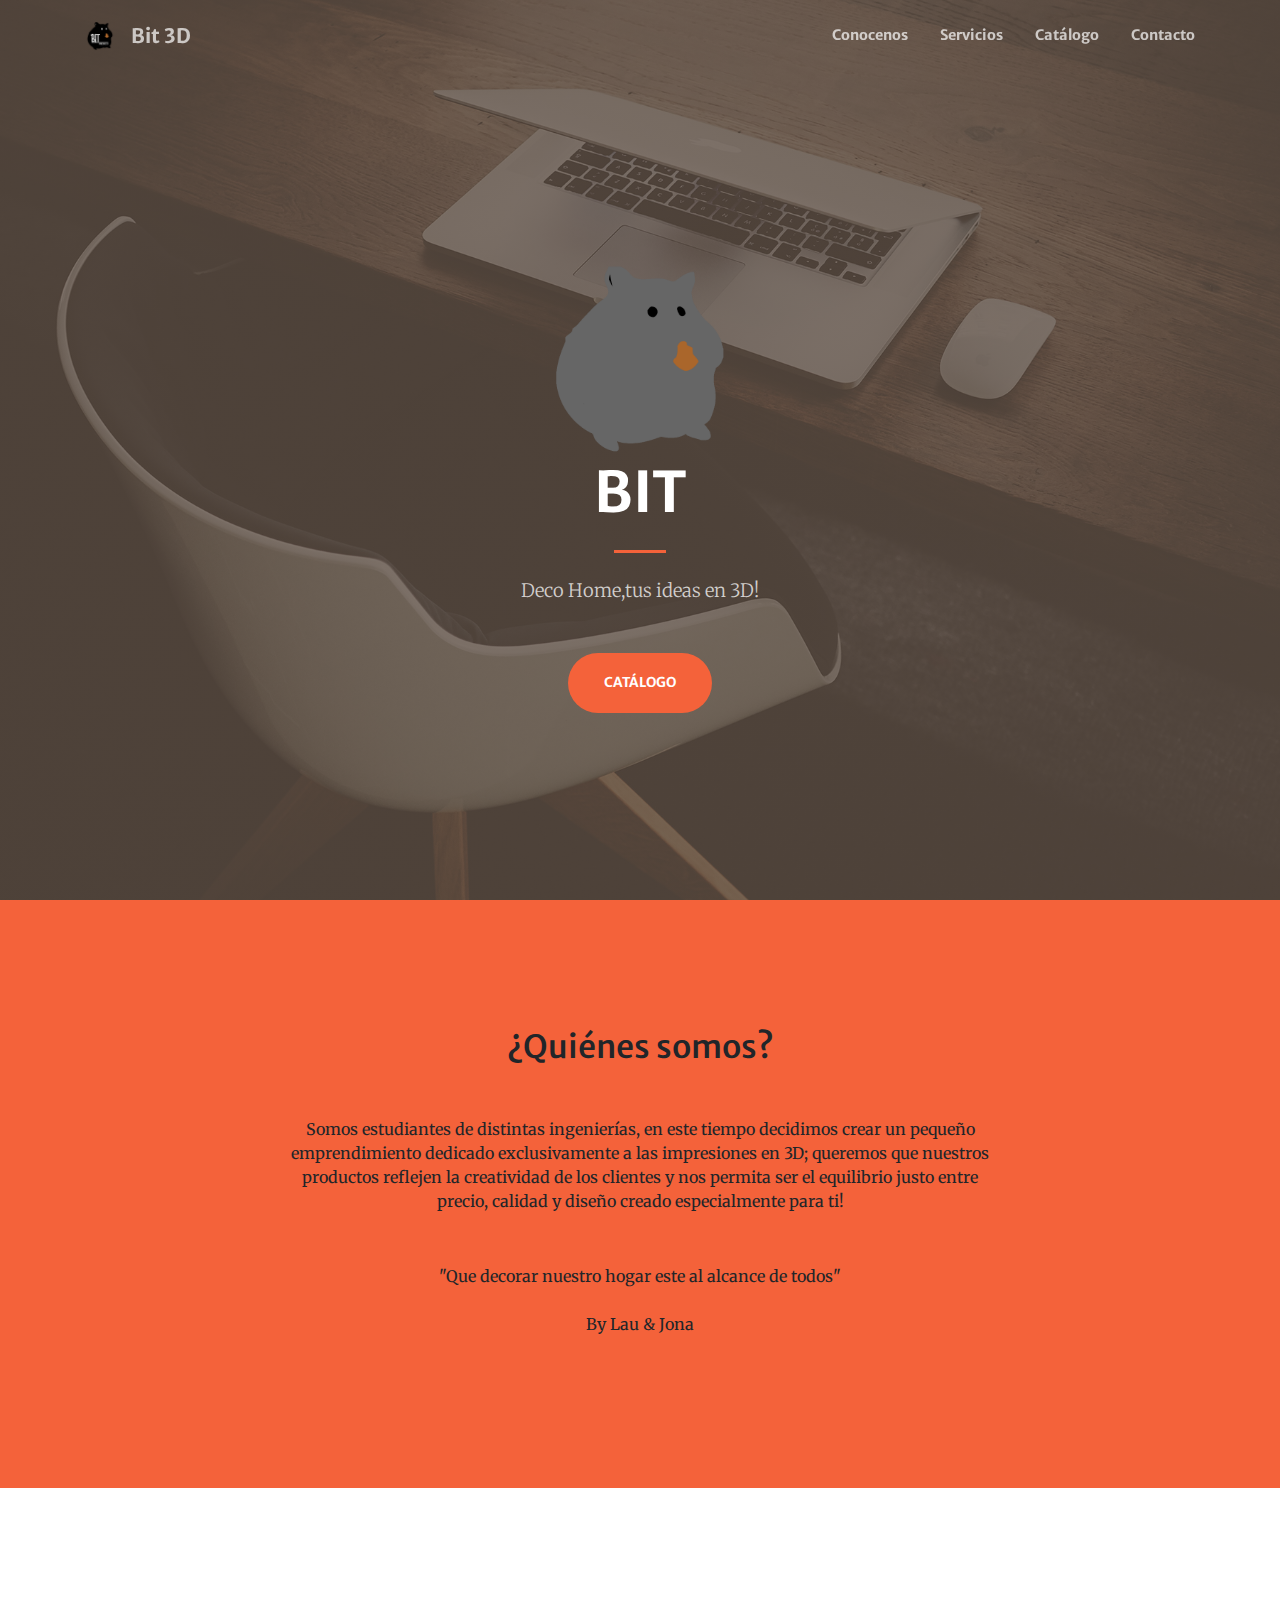
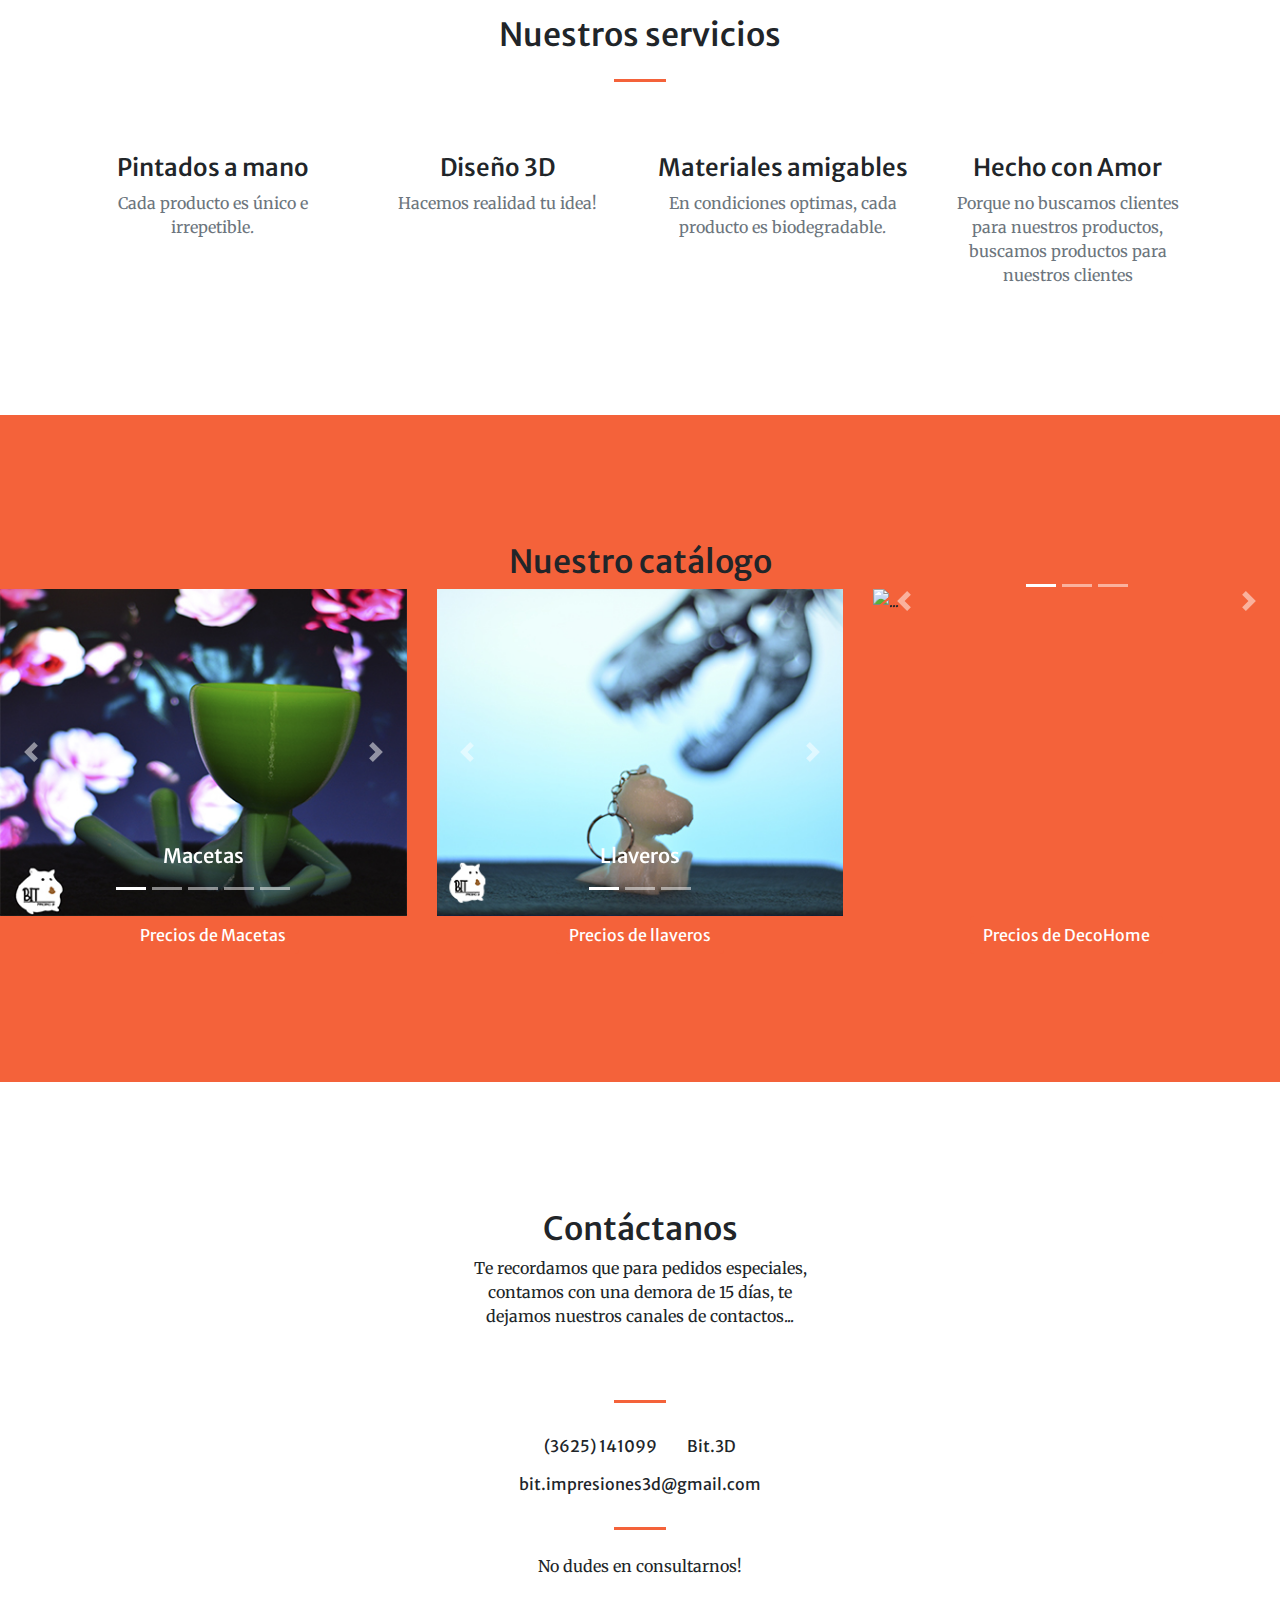
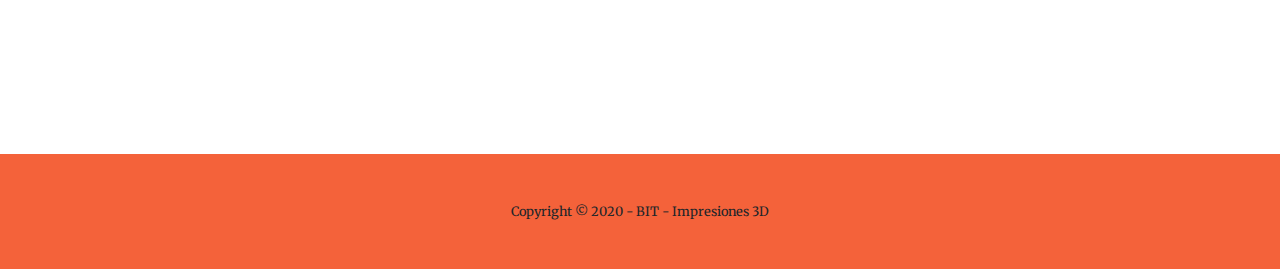
==== index.html @ cfe8b4f7 "v0.1" ====
<!DOCTYPE html>
<html lang="es">
<head>
    <meta charset="utf-8" />
    <meta name="viewport" content="width=device-width, initial-scale=1, shrink-to-fit=no" />
    <meta name="Impresiones 3D, diseños, decoraciones, souvenirs" content="" />
    <meta name="JARD" content="" />
    <title>BIT - Impresiones 3D</title>
    <!-- Favicon-->
    <link rel="icon" type="image/x-icon" href="assets/img/bit.ico" />
    <!-- Font Awesome icons (free version)-->
    <script src="https://use.fontawesome.com/releases/v5.13.0/js/all.js" crossorigin="anonymous"></script>
    <!-- Google fonts-->
    <link href="https://fonts.googleapis.com/css?family=Merriweather+Sans:400,700" rel="stylesheet" />
    <link href="https://fonts.googleapis.com/css?family=Merriweather:400,300,300italic,400italic,700,700italic" rel="stylesheet" type="text/css" />
    <!-- Third party plugin CSS-->
    <link href="https://cdnjs.cloudflare.com/ajax/libs/magnific-popup.js/1.1.0/magnific-popup.min.css" rel="stylesheet" />
    <!-- Core theme CSS (includes Bootstrap)-->
    <link href="css/styles.css" rel="stylesheet" />
</head>
<body id="page-top">
    <!-- Navigation-->
    <nav class="navbar navbar-expand-lg navbar-light fixed-top py-3" id="mainNav">
        <div class="container">
              <a class="navbar-brand" href="#">
    <img src="assets/img/bit.ico" width="30" height="30" class="d-inline-block align-top" alt="" loading="lazy">
  </a>
            <a class="navbar-brand js-scroll-trigger" href="#page-top">Bit 3D</a>
            <button class="navbar-toggler navbar-toggler-right" type="button" data-toggle="collapse" data-target="#navbarResponsive" aria-controls="navbarResponsive" aria-expanded="false" aria-label="Toggle navigation"><span class="navbar-toggler-icon"></span></button>
            <div class="collapse navbar-collapse" id="navbarResponsive">
                <ul class="navbar-nav ml-auto my-2 my-lg-0">
                    <li class="nav-item"><a class="nav-link js-scroll-trigger" href="#about">Conocenos</a></li>
                    <li class="nav-item"><a class="nav-link js-scroll-trigger" href="#services">Servicios</a></li>
                    <li class="nav-item"><a class="nav-link js-scroll-trigger" href="#catalogo">Catálogo</a></li>
                    <li class="nav-item"><a class="nav-link js-scroll-trigger" href="#contact">Contacto</a></li>
                </ul>
            </div>
        </div>
    </nav>
    <!-- Masthead-->
    <header class="masthead">
        <div class="container h-100">
            <div class="row h-100 align-items-center justify-content-center text-center">
                <div class="col-lg-10 align-self-end">
                    <img src="assets/img/bitgris.png" alt="" class="rounded mx-auto d-block" width="200" height="200">
                    <h1 class="text-uppercase text-white font-weight-bold">BIT</h1>
                    <hr class="divider my-4" />
                </div>
                <div class="col-lg-8 align-self-baseline">
                    <p class="text-white-75 font-weight-light mb-5">Deco Home,tus ideas en 3D!</p>
                    <a class="btn btn-primary btn-xl js-scroll-trigger" href="#catalogo">Catálogo</a>
                </div>
            </div>
        </div>
    </header>
    <!-- About-->
    <section class="page-section bg-primary" id="about">
        <div class="container">
            <div class="row justify-content-center">
                <div class="col-lg-8 text-center">
                    <h2 class="text mt-0">¿Quiénes somos?</h2>
                    <hr class="divider black my-4" />
                    <p class="text mb-4">Somos estudiantes de distintas ingenierías, en este tiempo decidimos crear un pequeño emprendimiento dedicado exclusivamente a las impresiones en 3D; queremos que nuestros productos reflejen la creatividad de los clientes y nos permita ser el equilibrio justo entre precio, calidad y diseño creado especialmente para ti!</p>
                    <hr class="divider black my-4" />
                    <p class="text mb-4">"Que decorar nuestro hogar este al alcance de todos"</p>
                    <p class="text-black-40 mb-4">By Lau & Jona</p>
                </div>
            </div>
        </div>
    </section>
    <!-- Services-->
    <section class="page-section" id="services">
        <div class="container">
            <h2 class="text-center mt-0">Nuestros servicios</h2>
            <hr class="divider my-4" />
            <div class="row">
                <div class="col-lg-3 col-md-6 text-center">
                    <div class="mt-5">
                        <i class="fas fa-4x fa-brush text-primary mb-4"></i>
                        <h3 class="h4 mb-2">Pintados a mano</h3>
                        <p class="text-muted mb-0">Cada producto es único e irrepetible.</p>
                    </div>
                </div>
                <div class="col-lg-3 col-md-6 text-center">
                    <div class="mt-5">
                        <i class="fas fa-4x fa-laptop-code text-primary mb-4"></i>
                        <h3 class="h4 mb-2">Diseño 3D</h3>
                        <p class="text-muted mb-0">Hacemos realidad tu idea!</p>
                    </div>
                </div>
                <div class="col-lg-3 col-md-6 text-center">
                    <div class="mt-5">
                        <i class="fas fa-4x fa-globe text-primary mb-4"></i>
                        <h3 class="h4 mb-2">Materiales amigables</h3>
                        <p class="text-muted mb-0">En condiciones optimas, cada producto es biodegradable.</p>
                    </div>
                </div>
                <div class="col-lg-3 col-md-6 text-center">
                    <div class="mt-5">
                        <i class="fas fa-4x fa-heart text-primary mb-4"></i>
                        <h3 class="h4 mb-2">Hecho con Amor</h3>
                        <p class="text-muted mb-0">Porque no buscamos clientes para nuestros productos, buscamos productos para nuestros clientes</p>
                    </div>
                </div>
            </div>
        </div>
    </section>
    <!-- Portfolio-->
    <div class="page-section bg-primary" id="catalogo">
        <div class="row justify-content-center">
            <h2 class="mt-0">Nuestro catálogo</h2>
        </div>
        <div class="container-fluid p-0">
            <div class="row justify-content-center">
               <div class="col-lg-4">
                <!-- 1 Categoria-->
                <div id="carouselExampleCaptions" class="carousel slide" data-ride="carousel" width="400" height="250">
                    <ol class="carousel-indicators">
                      <li data-target="#carouselExampleCaptions" data-slide-to="0" class="active"></li>
                      <li data-target="#carouselExampleCaptions" data-slide-to="1"></li>
                      <li data-target="#carouselExampleCaptions" data-slide-to="2"></li>
                       <li data-target="#carouselExampleCaptions" data-slide-to="3"></li>
                       <li data-target="#carouselExampleCaptions" data-slide-to="4"></li>
                  </ol>
                  <div class="carousel-inner">
                      <div class="carousel-item active">
                        <img src="assets/img/portfolio/macetas/1.jpg" class="d-block w-100" alt="...">
                        <div class="carousel-caption d-none d-md-block">
                          <h5>Macetas</h5>
                      </div>
                  </div>
                  <div class="carousel-item">
                    <img src="assets/img/portfolio/macetas/2.jpg" class="d-block w-100" alt="...">
                    <div class="carousel-caption d-none d-md-block">
                      <h5>Macetas</h5>
                  </div>
              </div>
              <div class="carousel-item">
                <img src="assets/img/portfolio/macetas/3.jpg" class="d-block w-100" alt="...">
                <div class="carousel-caption d-none d-md-block">
                    <h5>Macetas</h5>
                </div>
            </div>
                 <div class="carousel-item">
                <img src="assets/img/portfolio/macetas/5.jpg" class="d-block w-100" alt="...">
                <div class="carousel-caption d-none d-md-block">
                    <h5>Macetas</h5>
                </div>
            </div>
                <div class="carousel-item">
                <img src="assets/img/portfolio/macetas/8.jpg" class="d-block w-100" alt="...">
                <div class="carousel-caption d-none d-md-block">
                    <h5>Macetas</h5>
                </div>
            </div>
        </div>
        <a class="carousel-control-prev" href="#carouselExampleCaptions" role="button" data-slide="prev">
          <span class="carousel-control-prev-icon" aria-hidden="true"></span>
          <span class="sr-only">Anterior</span>
      </a>
      <a class="carousel-control-next" href="#carouselExampleCaptions" role="button" data-slide="next">
          <span class="carousel-control-next-icon" aria-hidden="true"></span>
          <span class="sr-only">Siguiente</span>
      </a>
  </div>
  <!-- Fin 1 Categoria-->
</div>
<div class="col-lg-4">
    <!-- 2 Categoria-->
    <div id="carouselExampleCaptions1" class="carousel slide" data-ride="carousel" width="400" height="250">
        <ol class="carousel-indicators">
          <li data-target="#carouselExampleCaptions1" data-slide-to="0" class="active"></li>
          <li data-target="#carouselExampleCaptions1" data-slide-to="1"></li>
          <li data-target="#carouselExampleCaptions1" data-slide-to="2"></li>
      </ol>
      <div class="carousel-inner">
          <div class="carousel-item active">
            <img src="assets/img/portfolio/llaveros/1.jpg" class="d-block w-100" alt="...">
            <div class="carousel-caption d-none d-md-block">
              <h5>Llaveros</h5>
          </div>
      </div>
      <div class="carousel-item">
        <img src="assets/img/portfolio/llaveros/2.jpg" class="d-block w-100" alt="...">
        <div class="carousel-caption d-none d-md-block">
          <h5>Llaveros</h5>
      </div>
  </div>
  <div class="carousel-item">
    <img src="assets/img/portfolio/llaveros/3.jpg" class="d-block w-100" alt="...">
    <div class="carousel-caption d-none d-md-block">
    </div>
</div>
</div>
<a class="carousel-control-prev" href="#carouselExampleCaptions1" role="button" data-slide="prev">
  <span class="carousel-control-prev-icon" aria-hidden="true"></span>
  <span class="sr-only">Anterior</span>
</a>
<a class="carousel-control-next" href="#carouselExampleCaptions1" role="button" data-slide="next">
  <span class="carousel-control-next-icon" aria-hidden="true"></span>
  <span class="sr-only">Siguiente</span>
</a>
</div>
<!-- Fin 2 Categoria-->
</div>
<div class="col-lg-4">
    <!-- 3 Categoria-->
    <div id="carouselExampleCaptions2" class="carousel slide" data-ride="carousel" width="400" height="250">
        <ol class="carousel-indicators">
          <li data-target="#carouselExampleCaptions2" data-slide-to="0" class="active"></li>
          <li data-target="#carouselExampleCaptions2" data-slide-to="1"></li>
          <li data-target="#carouselExampleCaptions2" data-slide-to="2"></li>
      </ol>
      <div class="carousel-inner">
          <div class="carousel-item active">
            <img src="assets/img/portfolio/HomeDeco/1.jpg" class="d-block w-100" alt="...">
            <div class="carousel-caption d-none d-md-block">
              <h5>HomeDeco</h5>
          </div>
      </div>
      <div class="carousel-item">
        <img src="assets/img/portfolio/HomeDeco/2.jpg" class="d-block w-100" alt="...">
        <div class="carousel-caption d-none d-md-block">
          <h5>HomeDeco</h5>
      </div>
  </div>
  <div class="carousel-item">
    <img src="assets/img/portfolio/HomeDeco/3.jpg" class="d-block w-100" alt="...">
    <div class="carousel-caption d-none d-md-block">
        <h5>HomeDeco</h5>
    </div>
</div>
</div>
<a class="carousel-control-prev" href="#carouselExampleCaptions2" role="button" data-slide="prev">
  <span class="carousel-control-prev-icon" aria-hidden="true"></span>
  <span class="sr-only">Anterior</span>
</a>
<a class="carousel-control-next" href="#carouselExampleCaptions2" role="button" data-slide="next">
  <span class="carousel-control-next-icon" aria-hidden="true"></span>
  <span class="sr-only">Siguiente</span>
</a>
</div>
<!-- Fin 3 Categoria-->
</div>
</div>
<div class="row no-gutters">
    <div class="col-lg-4 text-center">
      <!-- Button del modal -->
      <button type="button" class="btn btn-primary" data-toggle="modal" data-target="#Modal">
          Precios de Macetas
      </button>

      <!-- Modal -->
      <div class="modal fade" id="Modal" tabindex="-1" aria-labelledby="exampleModalLabel" aria-hidden="true">
          <div class="modal-dialog">
            <div class="modal-content">
              <div class="modal-header">
                <h5 class="modal-title" id="exampleModalLabel">Precios Maceta</h5>
                <button type="button" class="close" data-dismiss="modal" aria-label="Close">
                  <span aria-hidden="true">&times;</span>
              </button>
          </div>
          <div class="modal-body">
            ...
        </div>
        <div class="modal-footer">
            <button type="button" class="btn btn-secondary" data-dismiss="modal">Cerrar</button>
        </div>
    </div>
</div>
</div>
<!-- Fin Modal -->
</div>
<div class="col-lg-4 text-center">
    <!-- Button 2 del modal -->
    <button type="button" class="btn btn-primary" data-toggle="modal" data-target="#Modal1">
       Precios de llaveros
   </button>

   <!-- Modal -->
   <div class="modal fade" id="Modal1" tabindex="-1" aria-labelledby="exampleModalLabel1" aria-hidden="true">
      <div class="modal-dialog">
        <div class="modal-content">
          <div class="modal-header">
            <h5 class="modal-title" id="exampleModalLabel1">Precios de llaveros</h5>
            <button type="button" class="close" data-dismiss="modal" aria-label="Close">
              <span aria-hidden="true">&times;</span>
          </button>
      </div>
      <div class="modal-body">
        ...
    </div>
    <div class="modal-footer">
        <button type="button" class="btn btn-secondary" data-dismiss="modal">Cerrar</button>
    </div>
</div>
</div>
</div>
<!-- Fin Modal -->
</div>
<div class="col-lg-4 text-center">
  <!-- Button 3 del modal -->
  <button type="button" class="btn btn-primary" data-toggle="modal" data-target="#Modal2">
      Precios de DecoHome
  </button>

  <!-- Modal -->
  <div class="modal fade" id="Modal2" tabindex="-1" aria-labelledby="exampleModalLabel2" aria-hidden="true">
      <div class="modal-dialog">
        <div class="modal-content">
          <div class="modal-header">
            <h5 class="modal-title" id="exampleModalLabel2">Precios DecoHome</h5>
            <button type="button" class="close" data-dismiss="modal" aria-label="Close">
              <span aria-hidden="true">&times;</span>
          </button>
      </div>
      <div class="modal-body">
        ...
    </div>
    <div class="modal-footer">
        <button type="button" class="btn btn-secondary" data-dismiss="modal">Cerrar</button>
    </div>
</div>
</div>
</div>
<!-- Fin Modal -->
</div>
</div>
</div>
</div>


<!-- Contact-->
<section class="page-section" id="contact">
    <div class="container">
        <div class="row justify-content-center">
            <div class="col-lg-4 text-center">
                <h2 class="">Contáctanos</h2>
                <p class=" mb-5">Te recordamos que para pedidos especiales, contamos con una demora de 15 días, te dejamos nuestros canales de contactos...</p>            </div>
        </div>
        <hr class="divider my-4" />
        <div class="row justify-content-center">
        <div class="col-lg-4 text-center">
                <!--WhatsApp-->
                <a  href="https://wa.me/message/6ZN4KMHO4PJME1" class="btn-floating btn btn-whatsapp" type="button" role="button"><i class="fab fa-whatsapp"></i>(3625) 141099</a>
                <!--Instagram-->
                <a href="https://instagram.com/bit.3d" class="btn-floating btn btn-ins" type="button" role="button"><i class="fab fa-instagram"></i>Bit.3D</a>
                <!--Email-->
                <a href="mailto:bit.impresiones3d@gmail.com" class="btn-floating btn btn-email" type="button" role="button"><i class="fas fa-envelope"></i>bit.impresiones3d@gmail.com</a>
                <hr class="divider my-4" />
             <p class=" mb-5">No dudes en consultarnos!</p>

        </div>
        </div>
    </div>
</section>
<!-- Footer-->
<footer class="page-section bg-primary py-5">
    <div class="container"><div class="small text-center ">Copyright © 2020 - BIT - Impresiones 3D</div></div>
</footer>
<!-- Bootstrap core JS-->
<script src="https://cdnjs.cloudflare.com/ajax/libs/jquery/3.5.1/jquery.min.js"></script>
<script src="https://stackpath.bootstrapcdn.com/bootstrap/4.5.0/js/bootstrap.bundle.min.js"></script>
<!-- Third party plugin JS-->
<script src="https://cdnjs.cloudflare.com/ajax/libs/jquery-easing/1.4.1/jquery.easing.min.js"></script>
<script src="https://cdnjs.cloudflare.com/ajax/libs/magnific-popup.js/1.1.0/jquery.magnific-popup.min.js"></script>
<!-- Core theme JS-->
<script src="js/scripts.js"></script>
</body>
</html>
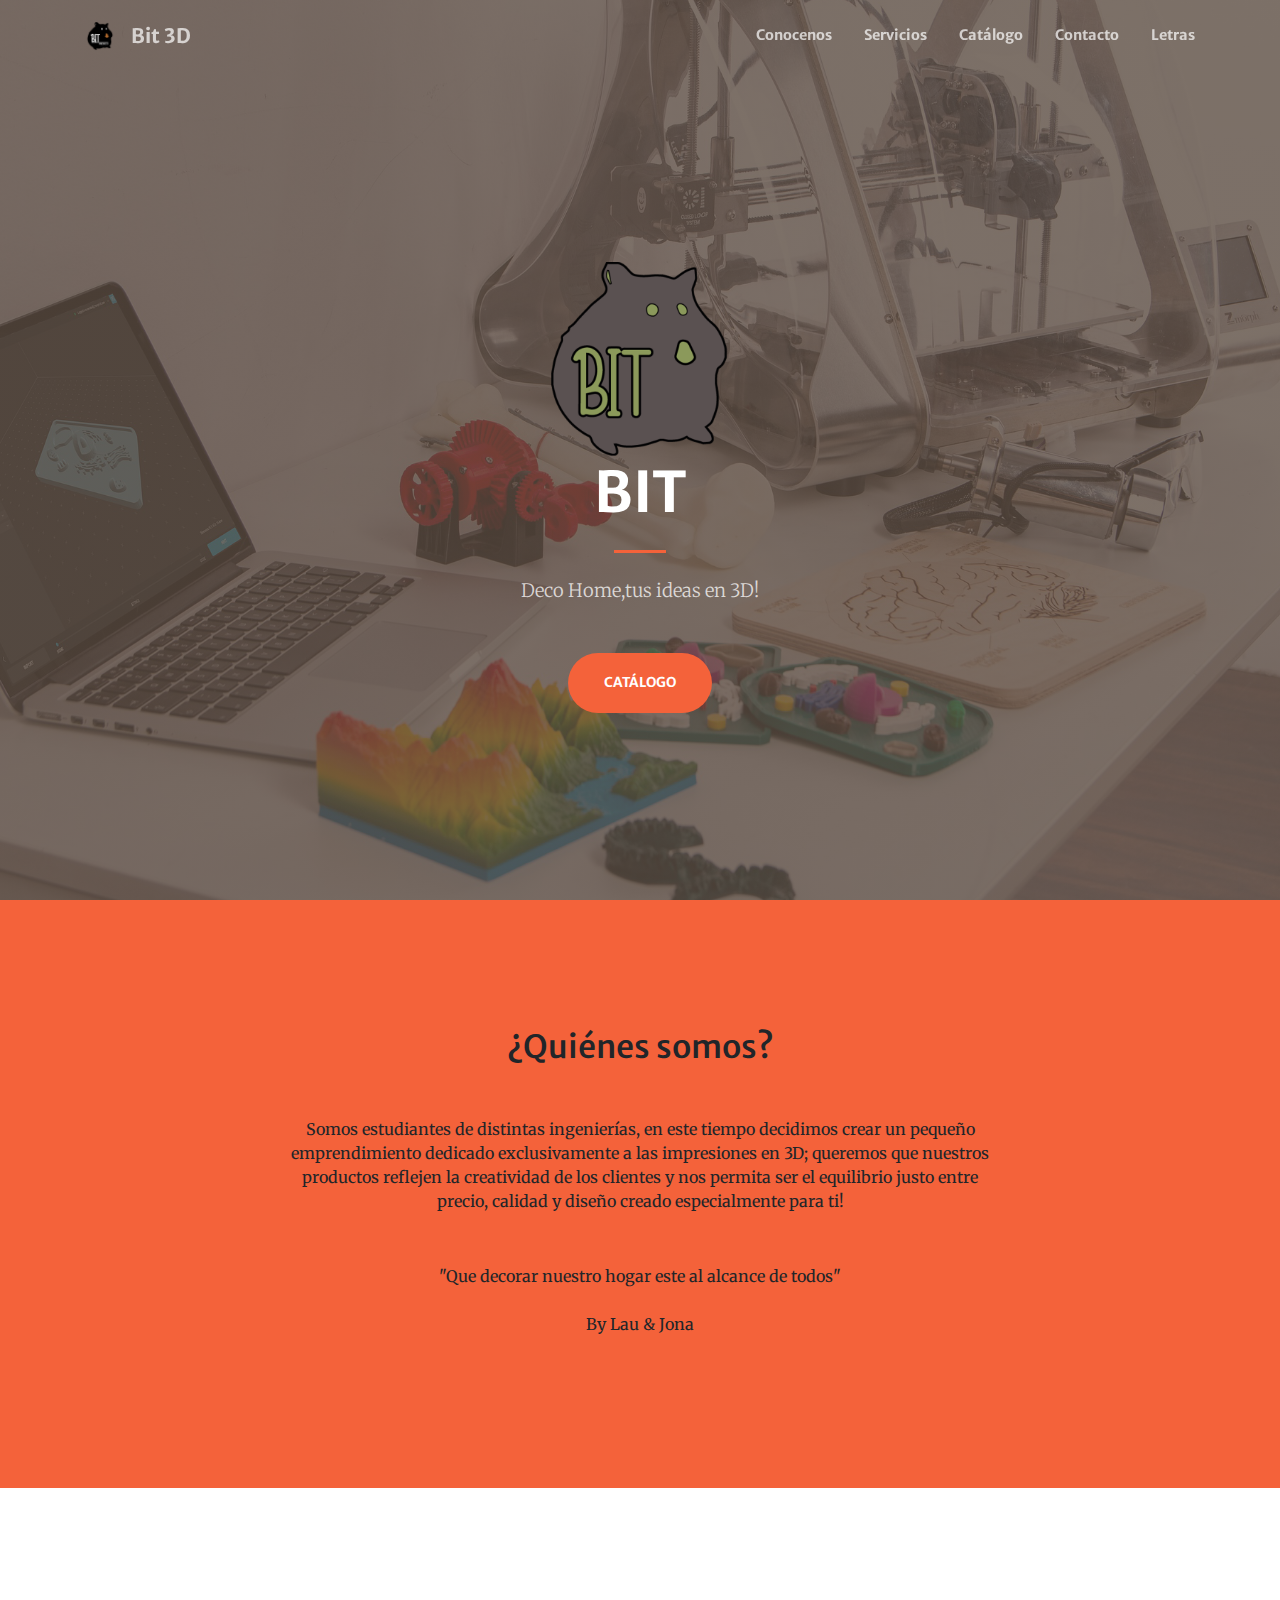
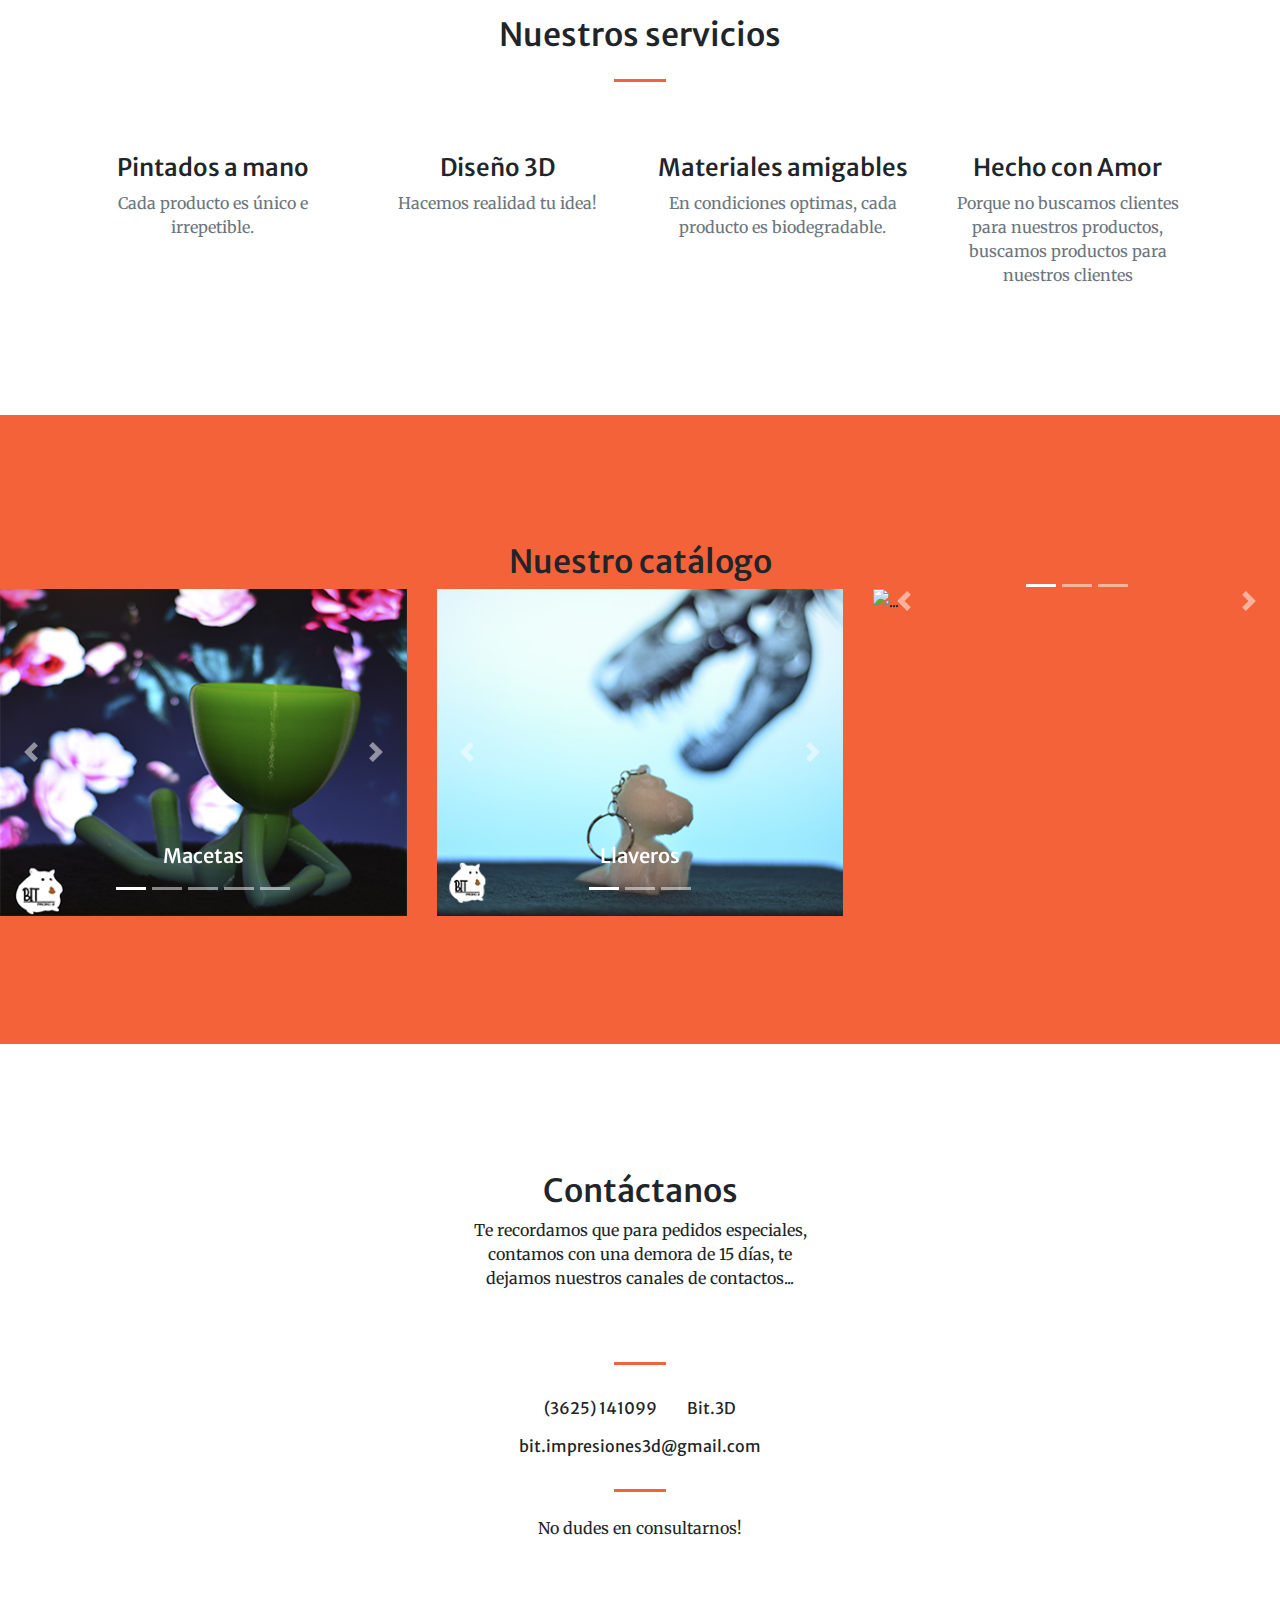
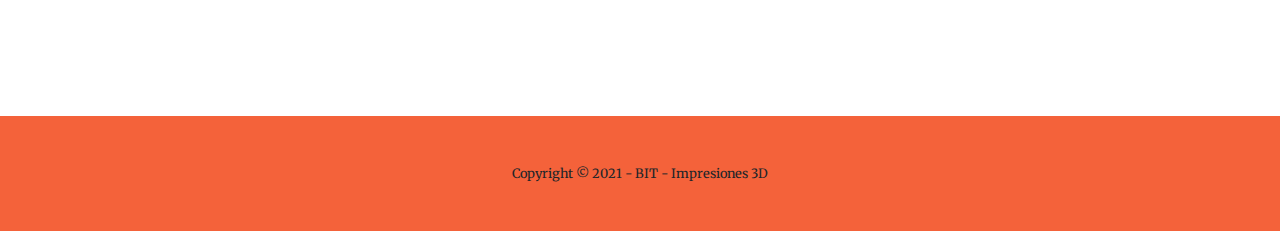
==== commit 18649cef: "Listo" ====
--- a/index.html
+++ b/index.html
@@ -33,6 +33,7 @@
                     <li class="nav-item"><a class="nav-link js-scroll-trigger" href="#services">Servicios</a></li>
                     <li class="nav-item"><a class="nav-link js-scroll-trigger" href="#catalogo">Catálogo</a></li>
                     <li class="nav-item"><a class="nav-link js-scroll-trigger" href="#contact">Contacto</a></li>
+                    <li class="nav-item"><a class="nav-link js-scroll-trigger" href="letras.html">Letras</a></li>
                 </ul>
             </div>
         </div>
@@ -181,13 +182,13 @@
           </div>
       </div>
       <div class="carousel-item">
-        <img src="assets/img/portfolio/llaveros/2.jpg" class="d-block w-100" alt="...">
+        <img src="assets/img/portfolio/llaveros/3.jpg" class="d-block w-100" alt="...">
         <div class="carousel-caption d-none d-md-block">
           <h5>Llaveros</h5>
       </div>
   </div>
   <div class="carousel-item">
-    <img src="assets/img/portfolio/llaveros/3.jpg" class="d-block w-100" alt="...">
+    <img src="assets/img/portfolio/llaveros/5.jpg" class="d-block w-100" alt="...">
     <div class="carousel-caption d-none d-md-block">
     </div>
 </div>
@@ -225,7 +226,7 @@
       </div>
   </div>
   <div class="carousel-item">
-    <img src="assets/img/portfolio/HomeDeco/3.jpg" class="d-block w-100" alt="...">
+    <img src="assets/img/portfolio/HomeDeco/6.jpg" class="d-block w-100" alt="...">
     <div class="carousel-caption d-none d-md-block">
         <h5>HomeDeco</h5>
     </div>
@@ -241,89 +242,6 @@
 </a>
 </div>
 <!-- Fin 3 Categoria-->
-</div>
-</div>
-<div class="row no-gutters">
-    <div class="col-lg-4 text-center">
-      <!-- Button del modal -->
-      <button type="button" class="btn btn-primary" data-toggle="modal" data-target="#Modal">
-          Precios de Macetas
-      </button>
-
-      <!-- Modal -->
-      <div class="modal fade" id="Modal" tabindex="-1" aria-labelledby="exampleModalLabel" aria-hidden="true">
-          <div class="modal-dialog">
-            <div class="modal-content">
-              <div class="modal-header">
-                <h5 class="modal-title" id="exampleModalLabel">Precios Maceta</h5>
-                <button type="button" class="close" data-dismiss="modal" aria-label="Close">
-                  <span aria-hidden="true">&times;</span>
-              </button>
-          </div>
-          <div class="modal-body">
-            ...
-        </div>
-        <div class="modal-footer">
-            <button type="button" class="btn btn-secondary" data-dismiss="modal">Cerrar</button>
-        </div>
-    </div>
-</div>
-</div>
-<!-- Fin Modal -->
-</div>
-<div class="col-lg-4 text-center">
-    <!-- Button 2 del modal -->
-    <button type="button" class="btn btn-primary" data-toggle="modal" data-target="#Modal1">
-       Precios de llaveros
-   </button>
-
-   <!-- Modal -->
-   <div class="modal fade" id="Modal1" tabindex="-1" aria-labelledby="exampleModalLabel1" aria-hidden="true">
-      <div class="modal-dialog">
-        <div class="modal-content">
-          <div class="modal-header">
-            <h5 class="modal-title" id="exampleModalLabel1">Precios de llaveros</h5>
-            <button type="button" class="close" data-dismiss="modal" aria-label="Close">
-              <span aria-hidden="true">&times;</span>
-          </button>
-      </div>
-      <div class="modal-body">
-        ...
-    </div>
-    <div class="modal-footer">
-        <button type="button" class="btn btn-secondary" data-dismiss="modal">Cerrar</button>
-    </div>
-</div>
-</div>
-</div>
-<!-- Fin Modal -->
-</div>
-<div class="col-lg-4 text-center">
-  <!-- Button 3 del modal -->
-  <button type="button" class="btn btn-primary" data-toggle="modal" data-target="#Modal2">
-      Precios de DecoHome
-  </button>
-
-  <!-- Modal -->
-  <div class="modal fade" id="Modal2" tabindex="-1" aria-labelledby="exampleModalLabel2" aria-hidden="true">
-      <div class="modal-dialog">
-        <div class="modal-content">
-          <div class="modal-header">
-            <h5 class="modal-title" id="exampleModalLabel2">Precios DecoHome</h5>
-            <button type="button" class="close" data-dismiss="modal" aria-label="Close">
-              <span aria-hidden="true">&times;</span>
-          </button>
-      </div>
-      <div class="modal-body">
-        ...
-    </div>
-    <div class="modal-footer">
-        <button type="button" class="btn btn-secondary" data-dismiss="modal">Cerrar</button>
-    </div>
-</div>
-</div>
-</div>
-<!-- Fin Modal -->
 </div>
 </div>
 </div>
@@ -356,7 +274,7 @@
 </section>
 <!-- Footer-->
 <footer class="page-section bg-primary py-5">
-    <div class="container"><div class="small text-center ">Copyright © 2020 - BIT - Impresiones 3D</div></div>
+    <div class="container"><div class="small text-center ">Copyright © 2021 - BIT - Impresiones 3D</div></div>
 </footer>
 <!-- Bootstrap core JS-->
 <script src="https://cdnjs.cloudflare.com/ajax/libs/jquery/3.5.1/jquery.min.js"></script>
